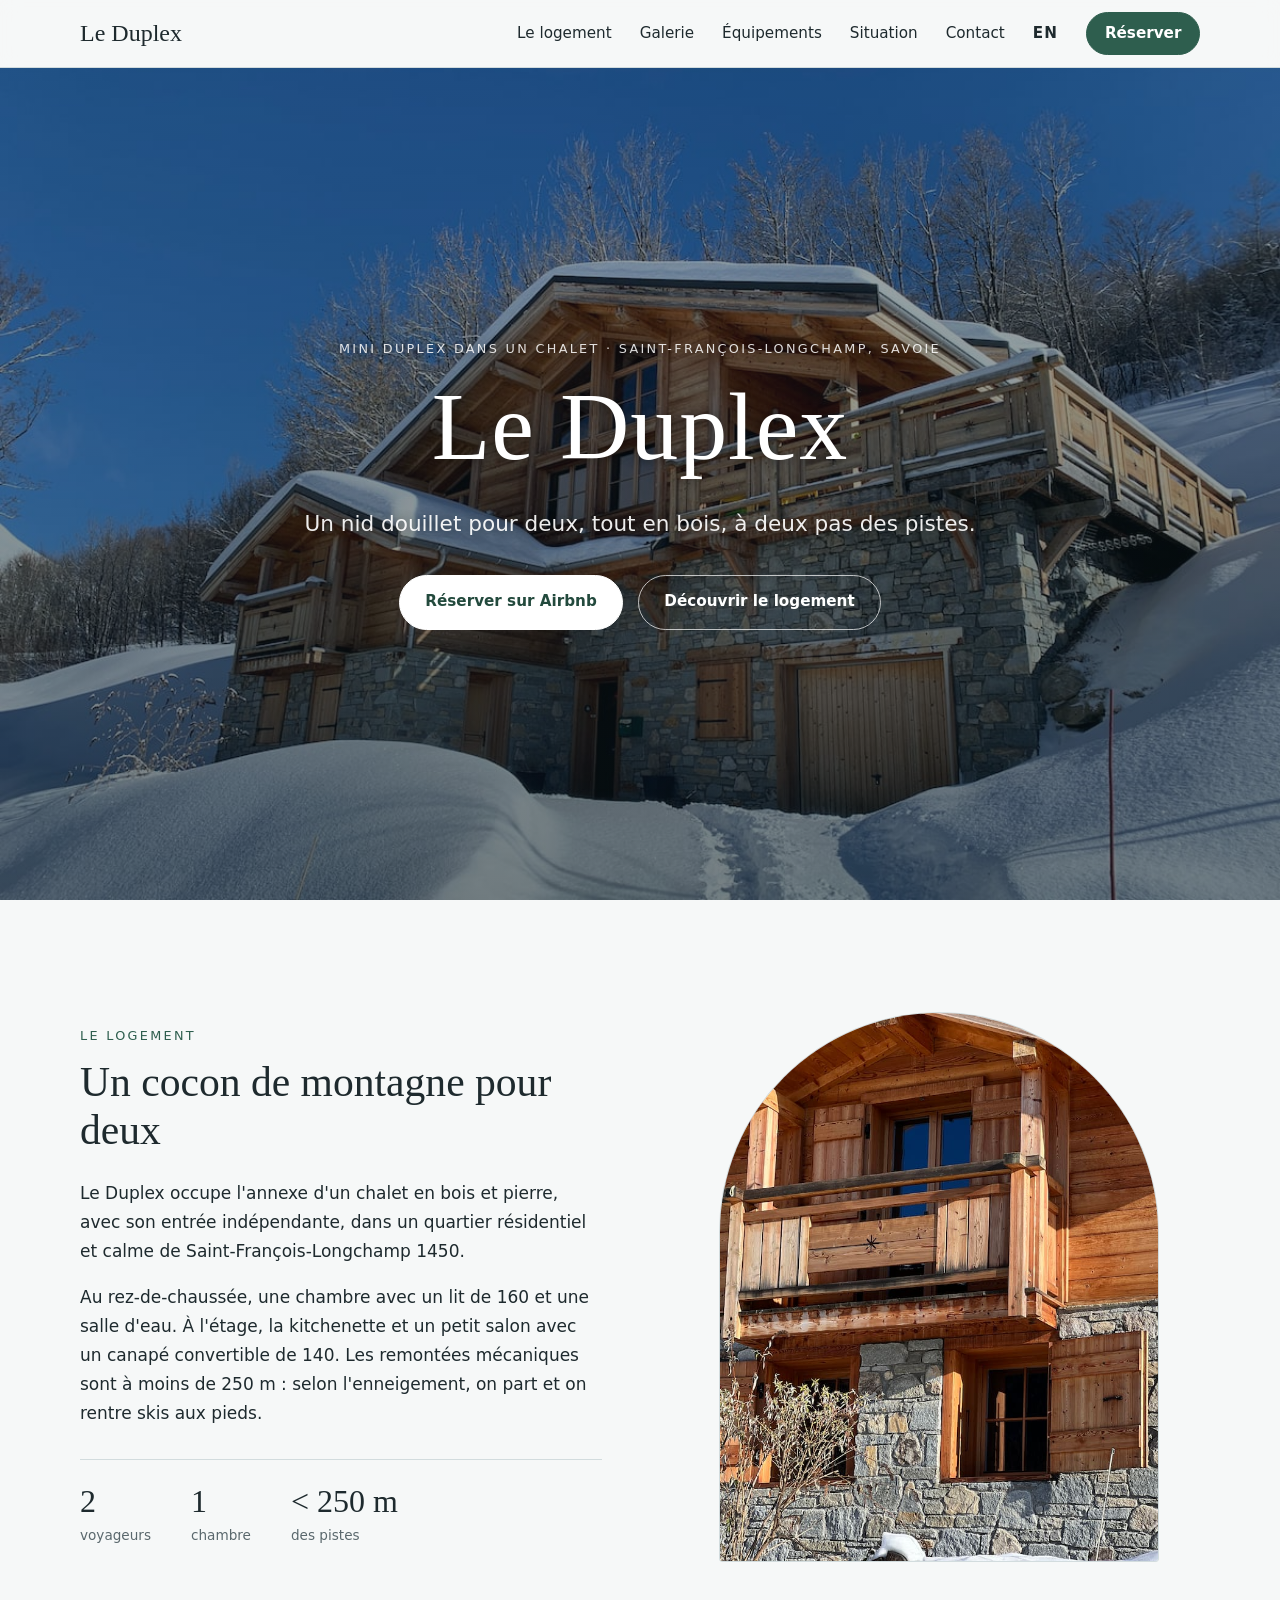
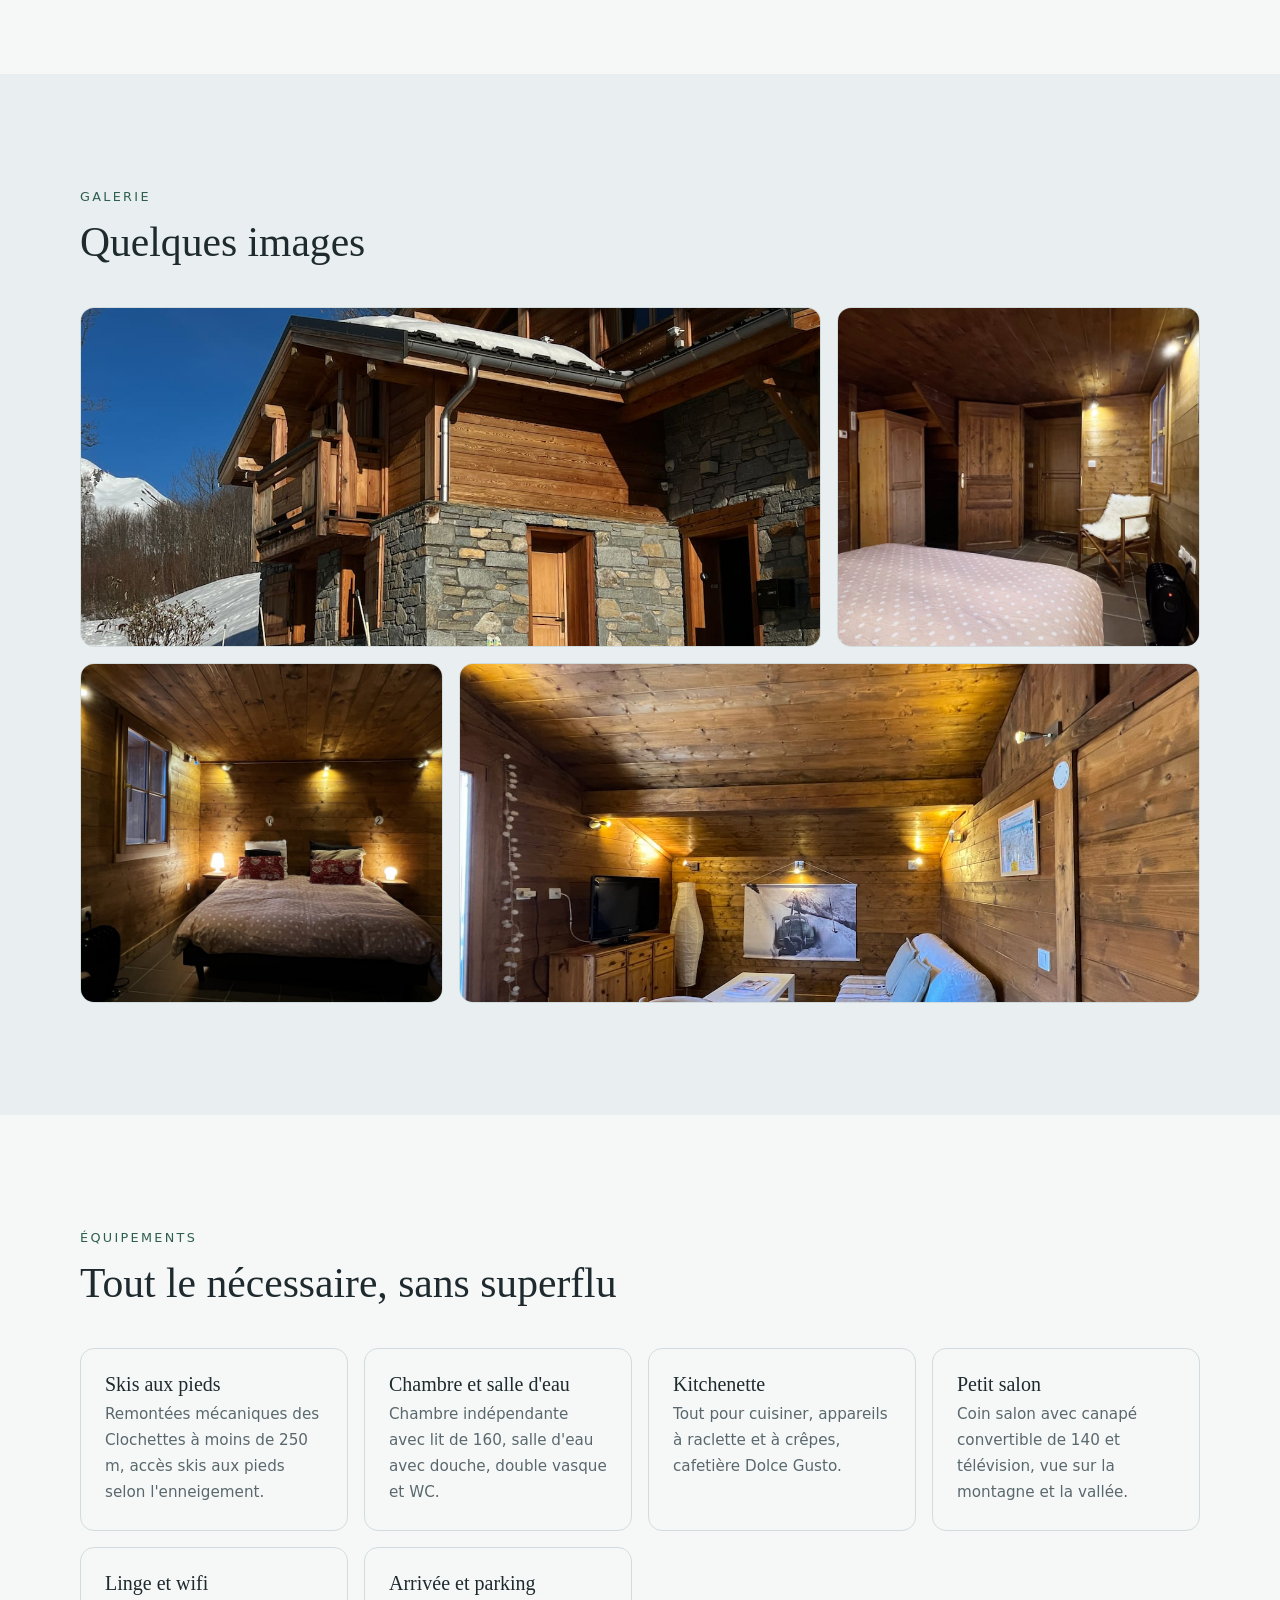
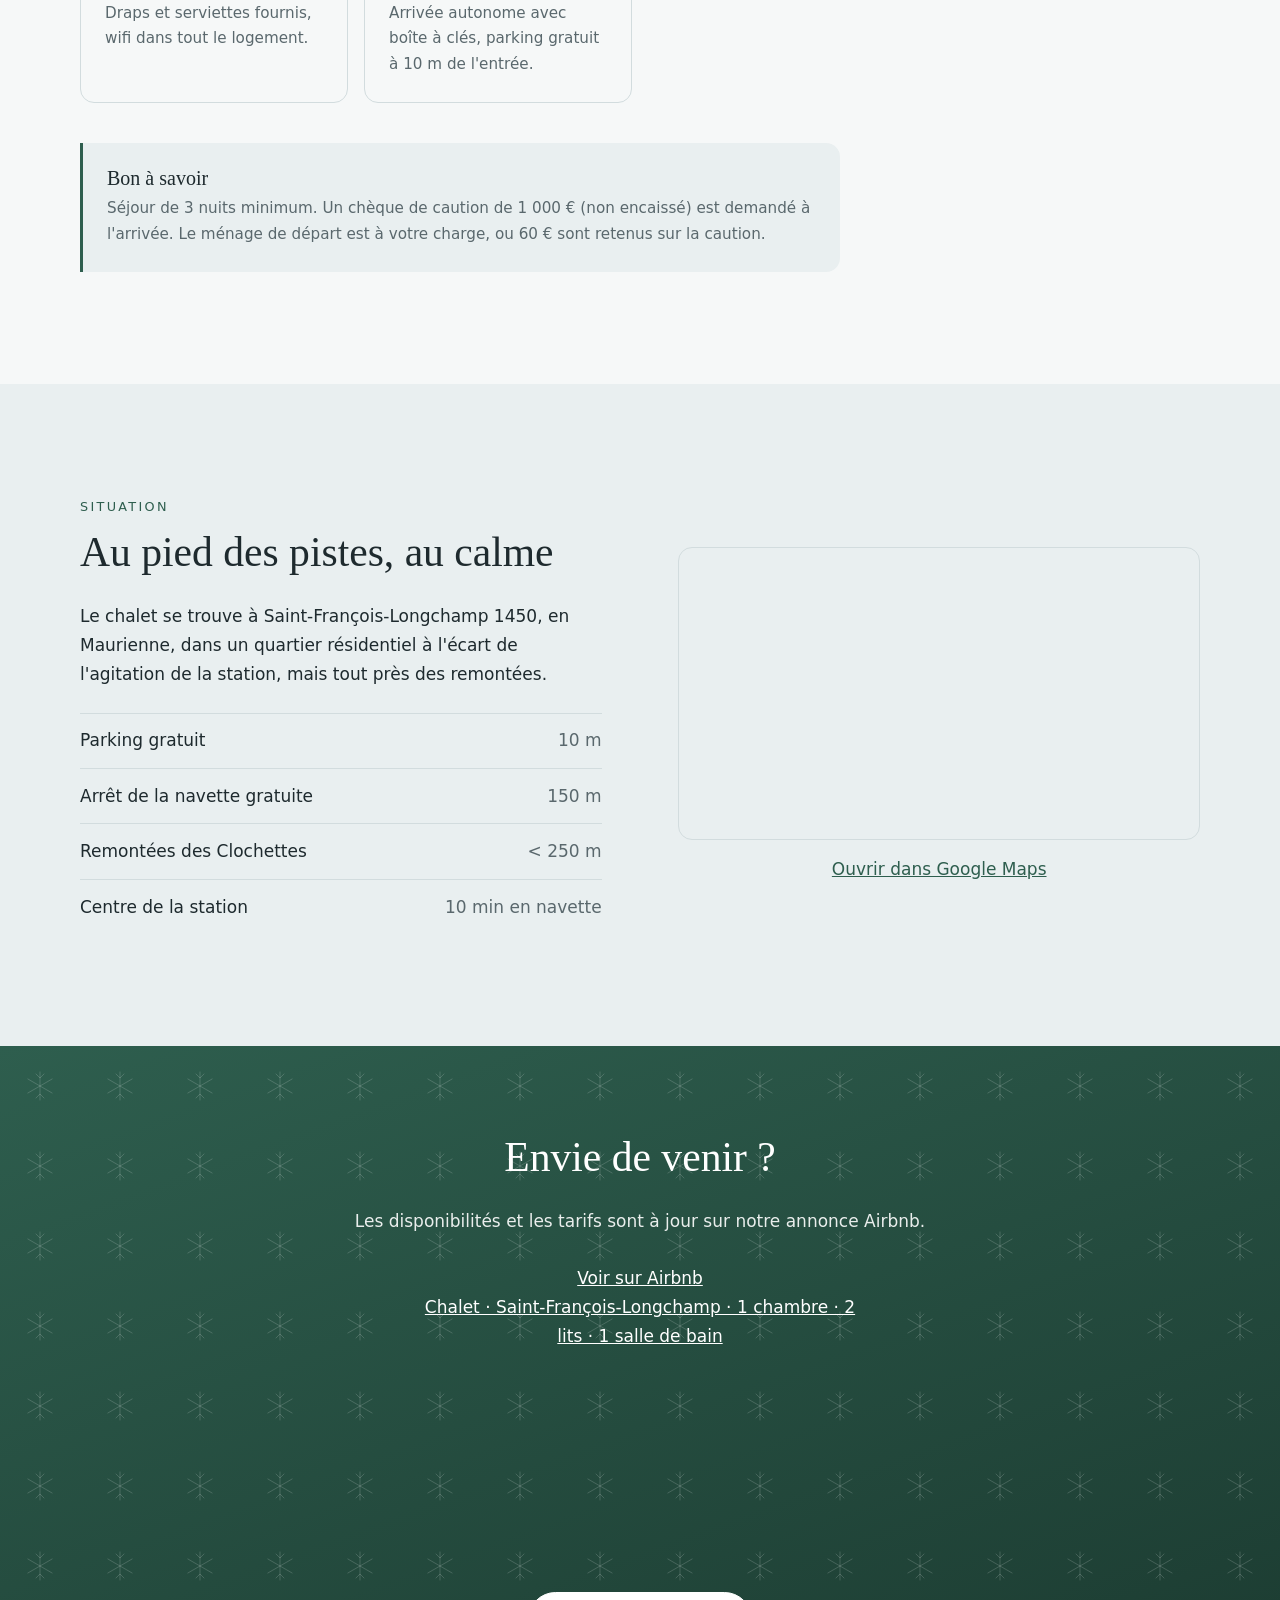
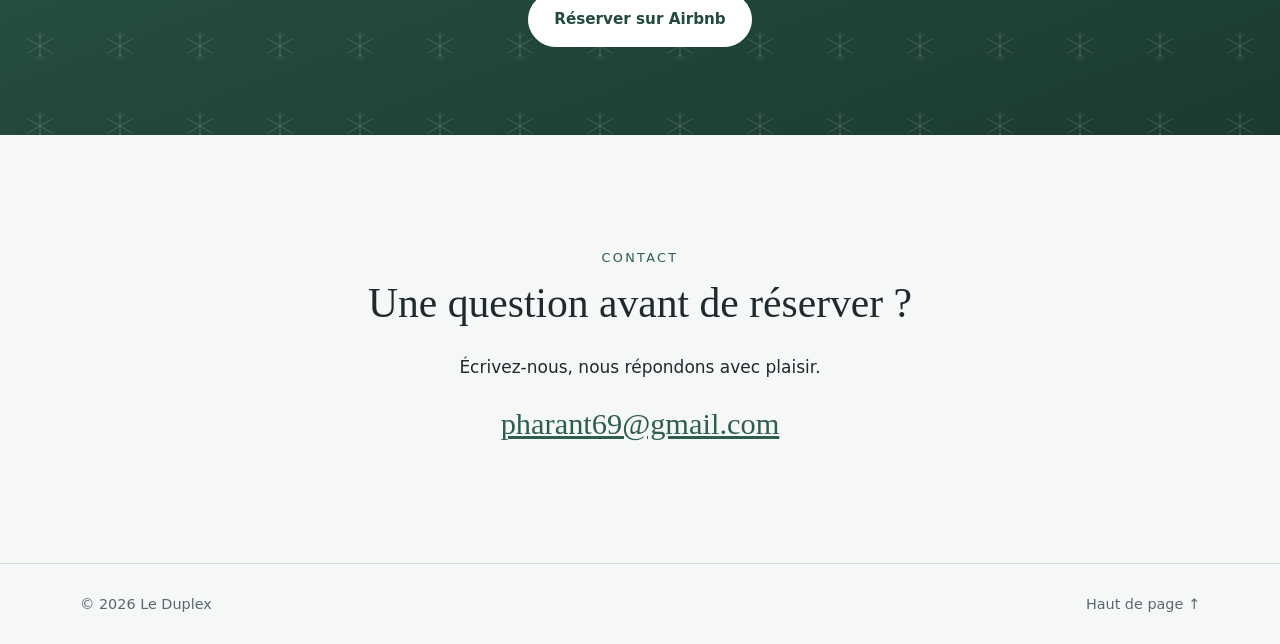
==== index.html @ a4e2efff "Create the Le Duplex site from the Dar Luce template One-page site (French and English) for the mini" ====
<!DOCTYPE html>
<html lang="fr">
<head>
  <meta charset="utf-8">
  <meta name="viewport" content="width=device-width, initial-scale=1">
  <title>Le Duplex — Mini duplex dans un chalet à Saint-François-Longchamp</title>
  <meta name="description" content="Un mini duplex pour deux dans un chalet en bois et pierre à Saint-François-Longchamp 1450, à moins de 250 m des pistes. Découvrez le logement, ses équipements et réservez votre séjour sur Airbnb.">
  <meta name="theme-color" content="#2e5e4e">
  <meta property="og:title" content="Le Duplex — Mini duplex dans un chalet à Saint-François-Longchamp">
  <meta property="og:description" content="Un nid douillet pour deux dans un chalet, à moins de 250 m des pistes de Saint-François-Longchamp. Réservation sur Airbnb.">
  <meta property="og:type" content="website">
  <!-- TODO : ajouter images/partage.jpg (1200×630) puis décommenter
  <meta property="og:image" content="images/partage.jpg"> -->
  <link rel="alternate" hreflang="fr" href="./">
  <link rel="alternate" hreflang="en" href="en/">
  <link rel="icon" href="images/favicon.svg" type="image/svg+xml">
  <link rel="stylesheet" href="css/style.css">
  <script>document.documentElement.classList.add('js');</script>
</head>
<body>
  <a class="skip-link" href="#logement">Aller au contenu</a>

  <header class="site-header">
    <div class="container header-inner">
      <a class="brand" href="#accueil">Le Duplex</a>
      <button class="nav-toggle" type="button" aria-expanded="false" aria-controls="menu" aria-label="Ouvrir le menu">
        <span></span><span></span><span></span>
      </button>
      <nav id="menu" class="nav" aria-label="Navigation principale">
        <a href="#logement">Le logement</a>
        <a href="#galerie">Galerie</a>
        <a href="#equipements">Équipements</a>
        <a href="#situation">Situation</a>
        <a href="#contact">Contact</a>
        <a class="lang" href="en/index.html" lang="en" hreflang="en" aria-label="English version">EN</a>
        <a class="btn btn-small" href="#reserver">Réserver</a>
      </nav>
    </div>
  </header>

  <main>
    <section id="accueil" class="hero">
      <div class="container hero-content">
        <p class="eyebrow">Mini duplex dans un chalet · Saint-François-Longchamp, Savoie</p>
        <h1>Le Duplex</h1>
        <p class="hero-lead">Un nid douillet pour deux, tout en bois, à deux pas des pistes.</p>
        <div class="hero-actions">
          <a class="btn" href="https://www.airbnb.fr/rooms/54011270" target="_blank" rel="noopener">Réserver sur Airbnb</a>
          <a class="btn btn-ghost" href="#logement">Découvrir le logement</a>
        </div>
      </div>
    </section>

    <section id="logement" class="section">
      <div class="container split">
        <div class="reveal">
          <p class="eyebrow">Le logement</p>
          <h2>Un cocon de montagne pour deux</h2>
          <p>Le Duplex occupe l'annexe d'un chalet en bois et pierre, avec son entrée indépendante, dans un quartier résidentiel et calme de Saint-François-Longchamp 1450.</p>
          <p>Au rez-de-chaussée, une chambre avec un lit de 160 et une salle d'eau. À l'étage, la kitchenette et un petit salon avec un canapé convertible de 140. Les remontées mécaniques sont à moins de 250 m : selon l'enneigement, on part et on rentre skis aux pieds.</p>
          <ul class="facts">
            <li><strong>2</strong><span>voyageurs</span></li>
            <li><strong>1</strong><span>chambre</span></li>
            <li><strong>&lt; 250 m</strong><span>des pistes</span></li>
          </ul>
        </div>
        <figure class="photo photo-arch reveal"><img src="images/photo3.jpg" alt="Balcon en bois et volets du chalet" width="1200" height="900"></figure>
      </div>
    </section>

    <section id="galerie" class="section section-alt">
      <div class="container">
        <div class="section-head reveal">
          <p class="eyebrow">Galerie</p>
          <h2>Quelques images</h2>
        </div>
        <div class="gallery">
          <figure class="photo wide reveal"><img src="images/photo2.jpg" alt="L'entrée du chalet dans la neige, skis posés contre le mur en pierre" width="1200" height="675" loading="lazy"></figure>
          <figure class="photo reveal"><img src="images/photo5.jpg" alt="La chambre : armoire en bois, fauteuil et fenêtres" width="1200" height="800" loading="lazy"></figure>
          <figure class="photo reveal"><img src="images/photo4.jpg" alt="La chambre et son lit de 160, éclairage tamisé" width="1200" height="800" loading="lazy"></figure>
          <figure class="photo wide reveal"><img src="images/photo6.jpg" alt="Le petit salon lambrissé avec son canapé convertible" width="1200" height="675" loading="lazy"></figure>
        </div>
      </div>
    </section>

    <section id="equipements" class="section">
      <div class="container">
        <div class="section-head reveal">
          <p class="eyebrow">Équipements</p>
          <h2>Tout le nécessaire, sans superflu</h2>
        </div>
        <ul class="features">
          <li class="reveal"><h3>Skis aux pieds</h3><p>Remontées mécaniques des Clochettes à moins de 250 m, accès skis aux pieds selon l'enneigement.</p></li>
          <li class="reveal"><h3>Chambre et salle d'eau</h3><p>Chambre indépendante avec lit de 160, salle d'eau avec douche, double vasque et WC.</p></li>
          <li class="reveal"><h3>Kitchenette</h3><p>Tout pour cuisiner, appareils à raclette et à crêpes, cafetière Dolce Gusto.</p></li>
          <li class="reveal"><h3>Petit salon</h3><p>Coin salon avec canapé convertible de 140 et télévision, vue sur la montagne et la vallée.</p></li>
          <li class="reveal"><h3>Linge et wifi</h3><p>Draps et serviettes fournis, wifi dans tout le logement.</p></li>
          <li class="reveal"><h3>Arrivée et parking</h3><p>Arrivée autonome avec boîte à clés, parking gratuit à 10 m de l'entrée.</p></li>
        </ul>
        <div class="notes reveal">
          <h3>Bon à savoir</h3>
          <p>Séjour de 3 nuits minimum. Un chèque de caution de 1 000 € (non encaissé) est demandé à l'arrivée. Le ménage de départ est à votre charge, ou 60 € sont retenus sur la caution.</p>
        </div>
      </div>
    </section>

    <section id="situation" class="section section-alt">
      <div class="container split">
        <div class="reveal">
          <p class="eyebrow">Situation</p>
          <h2>Au pied des pistes, au calme</h2>
          <p>Le chalet se trouve à Saint-François-Longchamp 1450, en Maurienne, dans un quartier résidentiel à l'écart de l'agitation de la station, mais tout près des remontées.</p>
          <ul class="distances">
            <li><span>Parking gratuit</span><span>10 m</span></li>
            <li><span>Arrêt de la navette gratuite</span><span>150 m</span></li>
            <li><span>Remontées des Clochettes</span><span>&lt; 250 m</span></li>
            <li><span>Centre de la station</span><span>10 min en navette</span></li>
          </ul>
        </div>
        <div class="map map-side reveal">
          <div class="map-frame">
            <iframe src="https://www.google.com/maps?q=Saint-Fran%C3%A7ois-Longchamp%201450&amp;z=13&amp;hl=fr&amp;output=embed" title="Carte : Saint-François-Longchamp" loading="lazy" referrerpolicy="no-referrer-when-downgrade" allowfullscreen></iframe>
          </div>
          <a href="https://www.google.com/maps/search/?api=1&amp;query=Saint-Fran%C3%A7ois-Longchamp%201450" target="_blank" rel="noopener">Ouvrir dans Google Maps</a>
        </div>
      </div>
    </section>

    <section id="disponibilites" class="section" data-availability data-remote="https://raw.githubusercontent.com/harantol/duplex_sfl/main/data/availability.json" data-src="data/availability.json" hidden>
      <div class="container center">
        <p class="eyebrow">Disponibilités</p>
        <h2>Quand venir ?</h2>
        <div class="cal">
          <div class="cal-nav">
            <button class="cal-prev" type="button" aria-label="Mois précédents">←</button>
            <button class="cal-next" type="button" aria-label="Mois suivants">→</button>
          </div>
          <div class="cal-months" aria-live="polite"></div>
          <p class="cal-legend"><span class="cal-key free"></span>Disponible <span class="cal-key booked"></span>Indisponible</p>
          <p class="cal-note">Calendrier indicatif, synchronisé plusieurs fois par jour avec notre calendrier de réservation.</p>
        </div>
      </div>
    </section>

    <section id="reserver" class="cta">
      <div class="container reveal">
        <h2>Envie de venir ?</h2>
        <p>Les disponibilités et les tarifs sont à jour sur notre annonce Airbnb.</p>
        <div class="airbnb-embed-frame" data-id="54011270" data-view="home" data-hide-price="true">
          <a href="https://www.airbnb.fr/rooms/54011270?source=embed_widget">Voir sur Airbnb</a>
          <a href="https://www.airbnb.fr/rooms/54011270?source=embed_widget" rel="nofollow">Chalet · Saint-François-Longchamp · 1 chambre · 2 lits · 1 salle de bain</a>
          <script async src="https://www.airbnb.fr/embeddable/airbnb_jssdk"></script>
        </div>
        <div class="cta-actions">
          <a class="btn btn-light" href="https://www.airbnb.fr/rooms/54011270" target="_blank" rel="noopener">Réserver sur Airbnb</a>
        </div>
      </div>
    </section>

    <section id="contact" class="section">
      <div class="container narrow center reveal">
        <p class="eyebrow">Contact</p>
        <h2>Une question avant de réserver ?</h2>
        <p>Écrivez-nous, nous répondons avec plaisir.</p>
        <!-- Adresse découpée pour échapper aux robots ; js/main.js en fait un lien -->
        <span class="contact-link" data-user="pharant69" data-domain="gmail.com">pharant69 [arobase] gmail.com</span>
      </div>
    </section>
  </main>

  <footer class="site-footer">
    <div class="container footer-inner">
      <span>© <span id="annee">2026</span> Le Duplex</span>
      <a href="#accueil">Haut de page ↑</a>
    </div>
  </footer>

  <script src="js/main.js" defer></script>
  <script src="js/calendar.js" defer></script>
</body>
</html>
---- css/style.css ----
/* ---------- Thème ---------- */
:root {
  --bg: #f6f8f8;
  --bg-alt: #e9eff0;
  --text: #1e2a2e;
  --muted: #5a686d;
  --line: #d2dcde;
  --accent: #2e5e4e;
  --accent-hover: #234a3d;
  --on-accent: #fff;
  --header-bg: rgba(246, 248, 248, 0.88);

  /* Photo d'accueil (`none` pour revenir au dégradé seul) */
  --hero-photo: url("../images/photo1.jpg");

  --serif: "Iowan Old Style", "Palatino Linotype", Palatino, "Book Antiqua", Georgia, serif;
  --sans: system-ui, -apple-system, "Segoe UI", Roboto, "Helvetica Neue", Arial, sans-serif;
  --radius: 14px;
  --header-h: 68px;

  /* Flocons de neige */
  --pattern: url("data:image/svg+xml,%3Csvg xmlns='http://www.w3.org/2000/svg' width='80' height='80' viewBox='0 0 80 80'%3E%3Cg fill='none' stroke='%23fff' stroke-opacity='.16' stroke-linecap='round'%3E%3Cpath d='M40 26v28M27.9 33l24.2 14M27.9 47l24.2-14M36 28l4 4 4-4M36 52l4-4 4 4'/%3E%3C/g%3E%3C/svg%3E");
}

@media (prefers-color-scheme: dark) {
  :root {
    --bg: #121a1c;
    --bg-alt: #1a2427;
    --text: #e6eef0;
    --muted: #9aabb0;
    --line: #2b3a3e;
    --accent: #6fb39a;
    --accent-hover: #88c6af;
    --on-accent: #121a1c;
    --header-bg: rgba(18, 26, 28, 0.88);
  }
}

/* ---------- Base ---------- */
*, *::before, *::after { box-sizing: border-box; }

html { scroll-behavior: smooth; scroll-padding-top: var(--header-h); }

body {
  margin: 0;
  background: var(--bg);
  color: var(--text);
  font-family: var(--sans);
  font-size: 1.0625rem;
  line-height: 1.7;
  -webkit-font-smoothing: antialiased;
}

h1, h2, h3 { font-family: var(--serif); font-weight: 500; line-height: 1.15; margin: 0 0 0.6em; }
h1 { font-size: clamp(3rem, 10vw, 6rem); letter-spacing: 0.01em; }
h2 { font-size: clamp(1.8rem, 4vw, 2.6rem); }
h3 { font-size: 1.25rem; margin-bottom: 0.3em; }
p { margin: 0 0 1em; }
a { color: var(--accent); }
img { display: block; max-width: 100%; }
ul { list-style: none; margin: 0; padding: 0; }
:focus-visible { outline: 2px solid var(--accent); outline-offset: 3px; }

.container { width: min(1120px, 100% - 2.5rem); margin-inline: auto; }
.narrow { max-width: 640px; }
.center { text-align: center; }

.eyebrow {
  font-size: 0.8rem;
  letter-spacing: 0.18em;
  text-transform: uppercase;
  color: var(--accent);
  margin-bottom: 0.9em;
}

.skip-link {
  position: absolute; left: 1rem; top: -4rem; z-index: 100;
  background: var(--accent); color: var(--on-accent);
  padding: 0.5rem 1rem; border-radius: 8px;
}
.skip-link:focus { top: 1rem; }

/* ---------- Boutons ---------- */
.btn {
  display: inline-block;
  padding: 0.85rem 1.6rem;
  border: 1px solid var(--accent);
  border-radius: 999px;
  background: var(--accent);
  color: var(--on-accent);
  font-weight: 600;
  font-size: 0.95rem;
  text-decoration: none;
  transition: background 0.2s, border-color 0.2s, color 0.2s;
}
.btn:hover { background: var(--accent-hover); border-color: var(--accent-hover); }
.btn-small { padding: 0.5rem 1.1rem; }
.btn-ghost { background: transparent; border-color: rgba(255, 255, 255, 0.7); color: #fff; }
.btn-ghost:hover { background: rgba(255, 255, 255, 0.15); border-color: #fff; }
.btn-light { background: #fff; border-color: #fff; color: #234a3d; }
.btn-light:hover { background: #e3efea; border-color: #e3efea; }

/* ---------- En-tête ---------- */
.site-header {
  position: sticky; top: 0; z-index: 50;
  height: var(--header-h);
  background: var(--header-bg);
  backdrop-filter: blur(10px);
  border-bottom: 1px solid var(--line);
}
.header-inner { height: 100%; display: flex; align-items: center; justify-content: space-between; }
.brand { font-family: var(--serif); font-size: 1.5rem; color: var(--text); text-decoration: none; }

.nav { display: flex; align-items: center; gap: 1.75rem; }
.nav a:not(.btn) { color: var(--text); text-decoration: none; font-size: 0.95rem; }
.nav a:not(.btn):hover { color: var(--accent); }
.nav .lang { font-weight: 600; letter-spacing: 0.08em; }

.nav-toggle {
  display: none;
  width: 44px; height: 44px; padding: 10px;
  background: none; border: 0; cursor: pointer;
  flex-direction: column; justify-content: space-between;
}
.nav-toggle span { display: block; height: 2px; background: var(--text); border-radius: 2px; transition: transform 0.2s, opacity 0.2s; }
.nav-toggle[aria-expanded="true"] span:nth-child(1) { transform: translateY(11px) rotate(45deg); }
.nav-toggle[aria-expanded="true"] span:nth-child(2) { opacity: 0; }
.nav-toggle[aria-expanded="true"] span:nth-child(3) { transform: translateY(-11px) rotate(-45deg); }

@media (max-width: 820px) {
  .js .nav-toggle { display: flex; }
  .js .nav {
    position: absolute; top: var(--header-h); left: 0; right: 0;
    flex-direction: column; align-items: stretch; gap: 0;
    padding: 0.5rem 1.25rem 1.25rem;
    background: var(--bg);
    border-bottom: 1px solid var(--line);
    display: none;
  }
  .js .nav.open { display: flex; }
  .js .nav a:not(.btn) { padding: 0.8rem 0; border-bottom: 1px solid var(--line); }
  .js .nav .btn { margin-top: 1rem; text-align: center; }
  /* Sans JavaScript : le menu reste visible et défile horizontalement */
  html:not(.js) .nav { overflow-x: auto; gap: 1.1rem; margin-left: 1rem; white-space: nowrap; }
}

/* ---------- Accueil ---------- */
.hero {
  min-height: min(calc(100svh - var(--header-h)), 860px);
  display: flex; align-items: center; justify-content: center;
  padding: 4rem 0;
  color: #fff;
  text-align: center;
  background:
    linear-gradient(rgba(10, 22, 28, 0.35), rgba(10, 22, 28, 0.55)),
    var(--hero-photo) center / cover no-repeat,
    linear-gradient(160deg, #4f7f9a 0%, #2e5e4e 55%, #1b3a30 100%);
}
.hero-content { max-width: 760px; text-shadow: 0 1px 12px rgba(0, 0, 0, 0.45); }
.hero .btn { text-shadow: none; }
.hero .eyebrow { color: rgba(255, 255, 255, 0.85); }
.hero h1 { margin-bottom: 0.25em; }
.hero-lead { font-size: clamp(1.1rem, 2.4vw, 1.35rem); color: rgba(255, 255, 255, 0.92); margin-bottom: 2rem; }
.hero-actions, .cta-actions { display: flex; flex-wrap: wrap; gap: 0.9rem; justify-content: center; }
.hero .btn:not(.btn-ghost) { background: #fff; border-color: #fff; color: #234a3d; }
.hero .btn:not(.btn-ghost):hover { background: #e3efea; border-color: #e3efea; }

/* ---------- Sections ---------- */
.section { padding: clamp(4rem, 9vw, 7rem) 0; }
.section-alt { background: var(--bg-alt); }
.section-head { max-width: 640px; margin-bottom: 2.5rem; }

.split { display: grid; grid-template-columns: 1fr 1fr; gap: clamp(2rem, 6vw, 5rem); align-items: center; }
@media (max-width: 820px) { .split { grid-template-columns: 1fr; } }

.facts { display: flex; gap: 2.5rem; margin-top: 2rem; padding-top: 1.5rem; border-top: 1px solid var(--line); }
.facts strong { display: block; font-family: var(--serif); font-size: 2rem; font-weight: 500; line-height: 1.1; }
.facts span { font-size: 0.85rem; color: var(--muted); }

/* ---------- Photos ---------- */
.photo {
  margin: 0;
  aspect-ratio: 4 / 3;
  border-radius: var(--radius);
  overflow: hidden;
  background: linear-gradient(135deg, var(--line), var(--bg-alt));
  border: 1px solid var(--line);
  display: grid; place-items: center;
}
.photo span { color: var(--muted); font-size: 0.85rem; letter-spacing: 0.08em; text-transform: uppercase; }
.photo img { width: 100%; height: 100%; object-fit: cover; }
.photo-arch { aspect-ratio: 4 / 5; border-radius: 999px 999px var(--radius) var(--radius); max-width: 440px; width: 100%; justify-self: center; }

.gallery { display: grid; grid-template-columns: repeat(3, 1fr); grid-auto-rows: 340px; gap: 1rem; }
.gallery .photo { aspect-ratio: auto; }
.gallery .wide { grid-column: span 2; }
.gallery .tall { grid-row: span 2; }
@media (max-width: 820px) {
  .gallery { grid-template-columns: 1fr; grid-auto-rows: auto; }
  .gallery .wide { grid-column: auto; }
  .gallery .tall { grid-row: auto; }
  .gallery .photo img { height: auto; }
}

.around { display: grid; grid-template-columns: repeat(4, 1fr); gap: 1rem; margin-top: clamp(2rem, 5vw, 3.5rem); }
@media (max-width: 820px) { .around { grid-template-columns: repeat(2, 1fr); } }

/* ---------- Vidéo ---------- */
.video { max-width: 960px; margin-top: clamp(3rem, 7vw, 5rem); text-align: center; }
.video-frame { aspect-ratio: 16 / 9; border-radius: var(--radius); overflow: hidden; background: #000; border: 1px solid var(--line); }
.video-frame iframe { display: block; width: 100%; height: 100%; border: 0; }

/* ---------- Carte ---------- */
.map { max-width: 760px; margin-top: clamp(2rem, 5vw, 3.5rem); text-align: center; }
.map-frame { aspect-ratio: 16 / 9; border-radius: var(--radius); overflow: hidden; border: 1px solid var(--line); margin-bottom: 0.9rem; }
.map-side { margin-top: 0; }
.map-frame iframe { display: block; width: 100%; height: 100%; border: 0; }

/* ---------- Équipements ---------- */
.features { display: grid; grid-template-columns: repeat(auto-fit, minmax(260px, 1fr)); gap: 1rem; }
.features li { padding: 1.5rem; border: 1px solid var(--line); border-radius: var(--radius); }
.features p { margin: 0; color: var(--muted); font-size: 0.95rem; }

/* ---------- Bon à savoir ---------- */
.notes { max-width: 760px; margin-top: 2.5rem; padding: 1.5rem; border-left: 3px solid var(--accent); background: var(--bg-alt); border-radius: 0 var(--radius) var(--radius) 0; }
.notes p { margin: 0; color: var(--muted); font-size: 0.95rem; }

/* ---------- Situation ---------- */
.distances { margin-top: 1.5rem; }
.distances li { display: flex; justify-content: space-between; gap: 1rem; padding: 0.8rem 0; border-top: 1px solid var(--line); }
.distances li span:last-child { color: var(--muted); white-space: nowrap; }

/* ---------- Disponibilités ---------- */
.cal { max-width: 720px; margin: 2rem auto 0; }
.cal-nav { display: flex; justify-content: space-between; margin-bottom: -44px; position: relative; z-index: 1; }
.cal-nav button {
  width: 44px; height: 44px;
  border: 1px solid var(--line); border-radius: 50%;
  background: var(--bg); color: var(--text);
  font-size: 1.1rem; cursor: pointer;
}
.cal-nav button:hover:not(:disabled) { border-color: var(--accent); color: var(--accent); }
.cal-nav button:disabled { opacity: 0.35; cursor: default; }
.cal-months { display: grid; grid-template-columns: 1fr 1fr; gap: 2.5rem; }
.cal-month h3 { font-size: 1.15rem; text-transform: capitalize; margin-bottom: 1rem; line-height: 44px; }
.cal-grid { display: grid; grid-template-columns: repeat(7, 1fr); gap: 4px; font-size: 0.9rem; }
.cal-weekday { color: var(--muted); font-size: 0.75rem; text-transform: uppercase; padding-bottom: 0.3rem; }
.cal-day { aspect-ratio: 1; display: grid; place-items: center; border-radius: 8px; }
.cal-day.free { background: var(--bg-alt); }
.cal-day.booked { color: var(--muted); text-decoration: line-through; opacity: 0.55; }
.cal-day.past { color: var(--muted); opacity: 0.35; }
.cal-legend { margin: 1.75rem 0 0.5rem; font-size: 0.9rem; color: var(--muted); }
.cal-key { display: inline-block; width: 0.9rem; height: 0.9rem; border-radius: 4px; vertical-align: -0.1rem; margin: 0 0.35rem 0 1rem; }
.cal-key.free { background: var(--bg-alt); border: 1px solid var(--line); margin-left: 0; }
.cal-key.booked { border: 1px dashed var(--muted); opacity: 0.6; }
.cal-note { font-size: 0.85rem; color: var(--muted); margin: 0; }
@media (max-width: 640px) {
  .cal-months { grid-template-columns: 1fr; }
  .cal-month + .cal-month { display: none; }
}

/* ---------- Appel à réserver ---------- */
.cta {
  padding: clamp(3.5rem, 8vw, 5.5rem) 0;
  text-align: center;
  color: #fff;
  background: var(--pattern), linear-gradient(160deg, #2e5e4e, #1b3a30);
}
.cta p { color: rgba(255, 255, 255, 0.9); margin-bottom: 1.75rem; }
.airbnb-embed-frame { width: min(450px, 100%); min-height: 300px; margin: 0 auto 1.75rem; }
.airbnb-embed-frame a { color: #fff; display: block; }
.airbnb-embed-frame iframe { border-radius: var(--radius); }

/* ---------- Contact et pied de page ---------- */
.contact-link { font-family: var(--serif); font-size: clamp(1.3rem, 4vw, 1.9rem); overflow-wrap: anywhere; }

.site-footer { border-top: 1px solid var(--line); padding: 1.75rem 0; font-size: 0.9rem; color: var(--muted); }
.footer-inner { display: flex; justify-content: space-between; gap: 1rem; flex-wrap: wrap; }
.site-footer a { color: var(--muted); text-decoration: none; }
.site-footer a:hover { color: var(--accent); }

/* ---------- Apparition au défilement ---------- */
.js .reveal { opacity: 0; transform: translateY(18px); transition: opacity 0.7s ease, transform 0.7s ease; }
.js .reveal.visible { opacity: 1; transform: none; }

@media (prefers-reduced-motion: reduce) {
  html { scroll-behavior: auto; }
  .js .reveal { opacity: 1; transform: none; transition: none; }
}
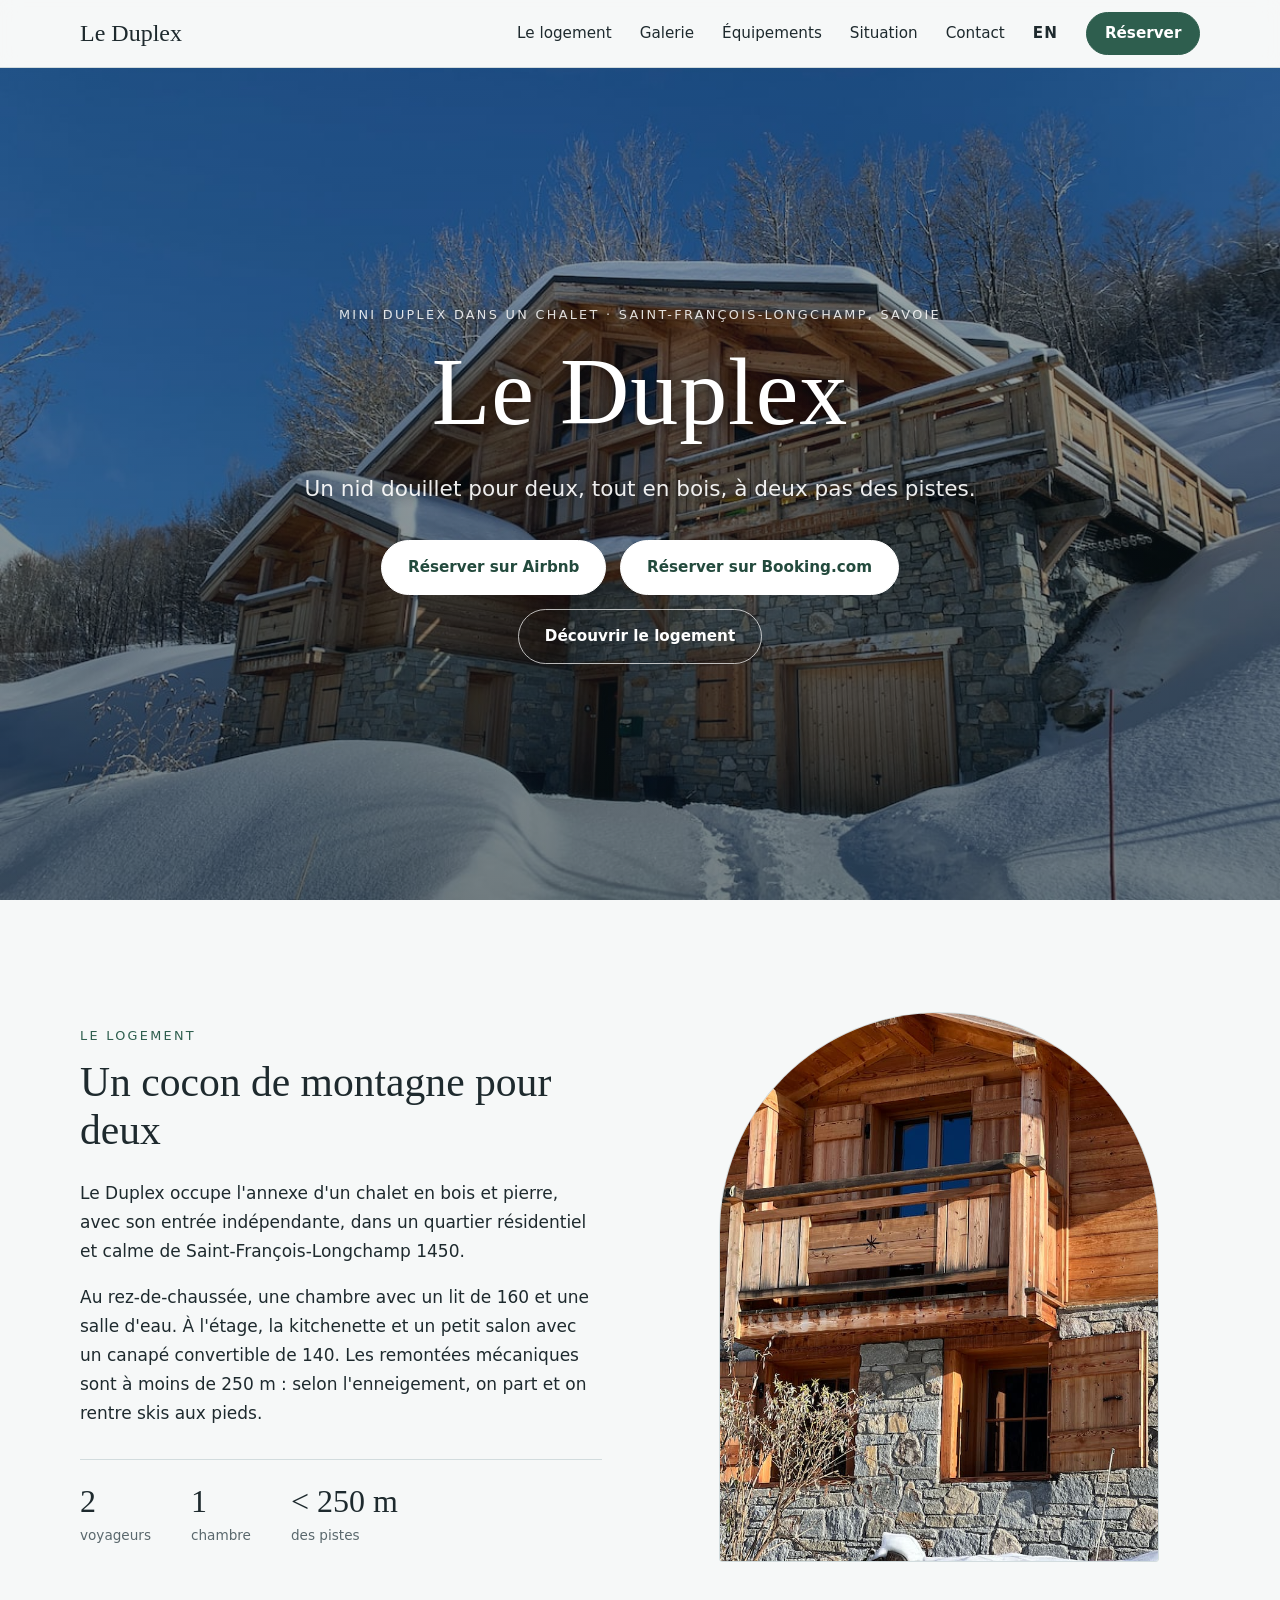
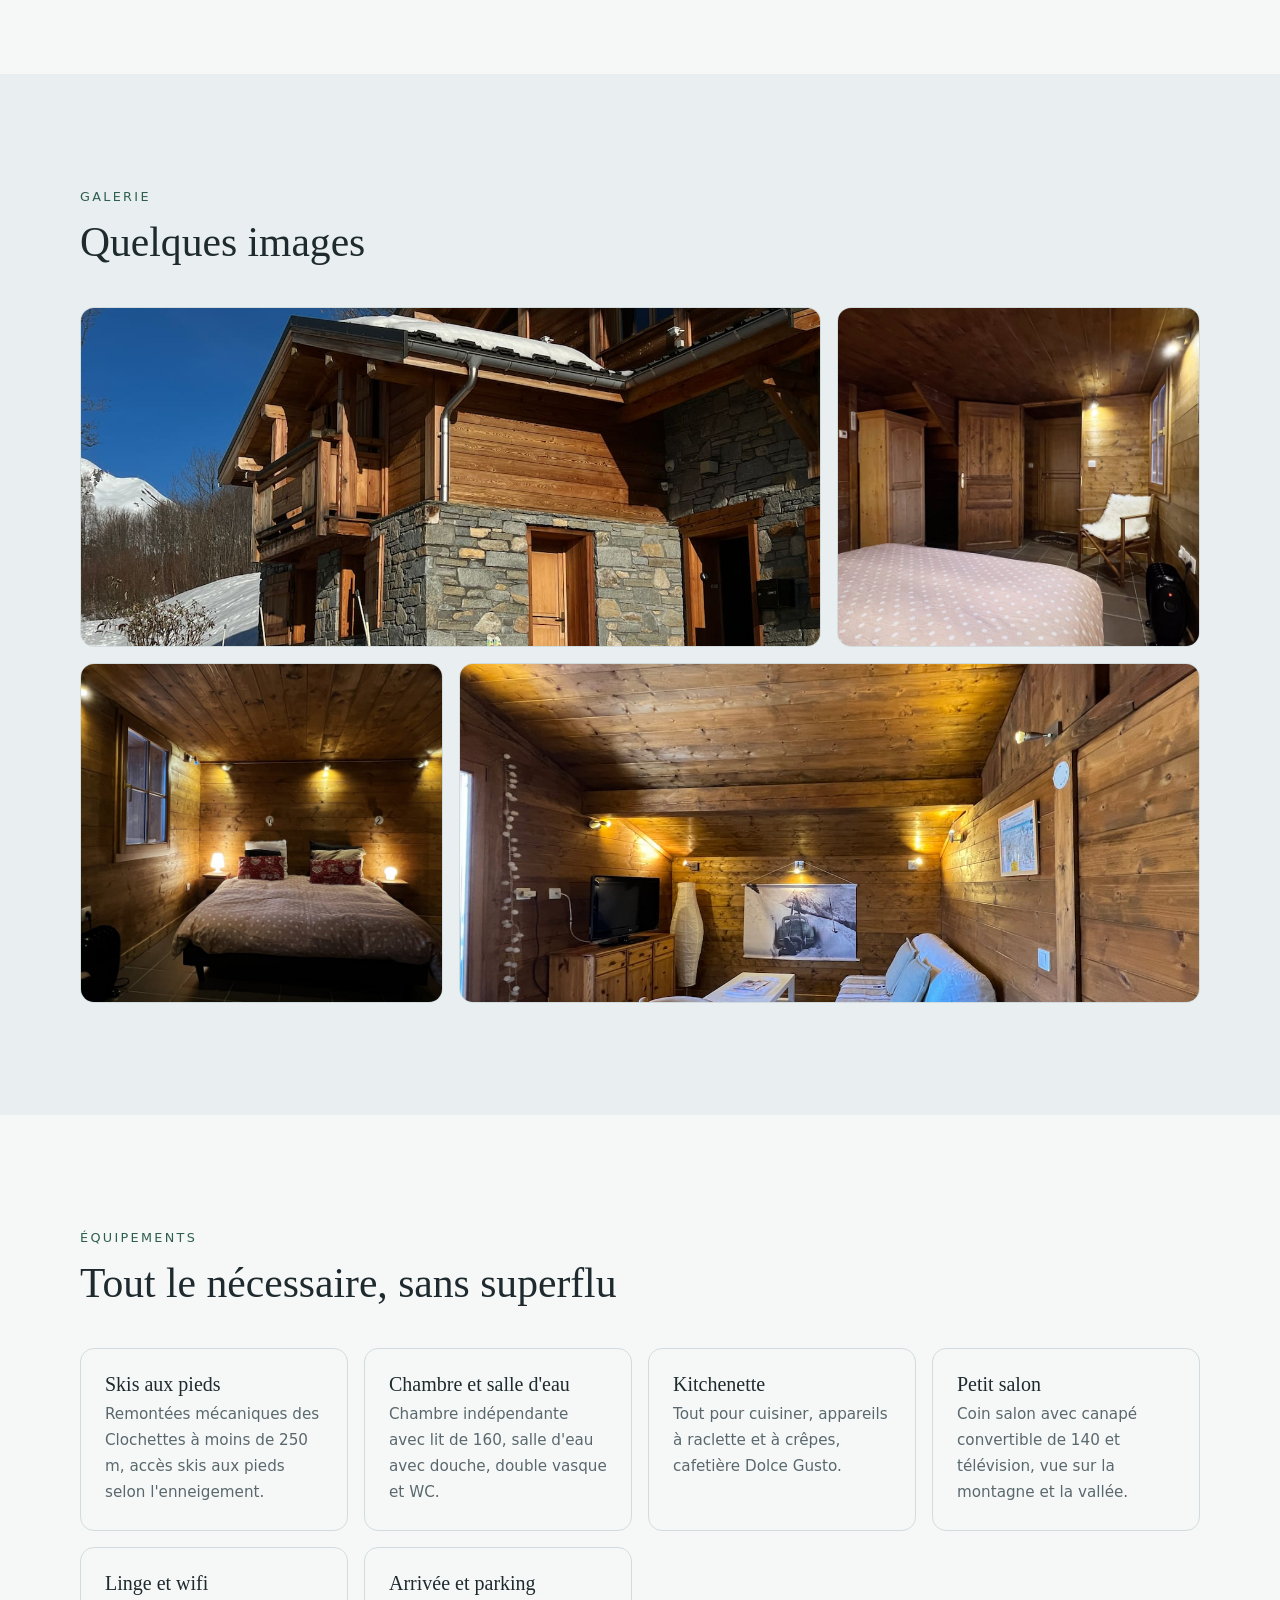
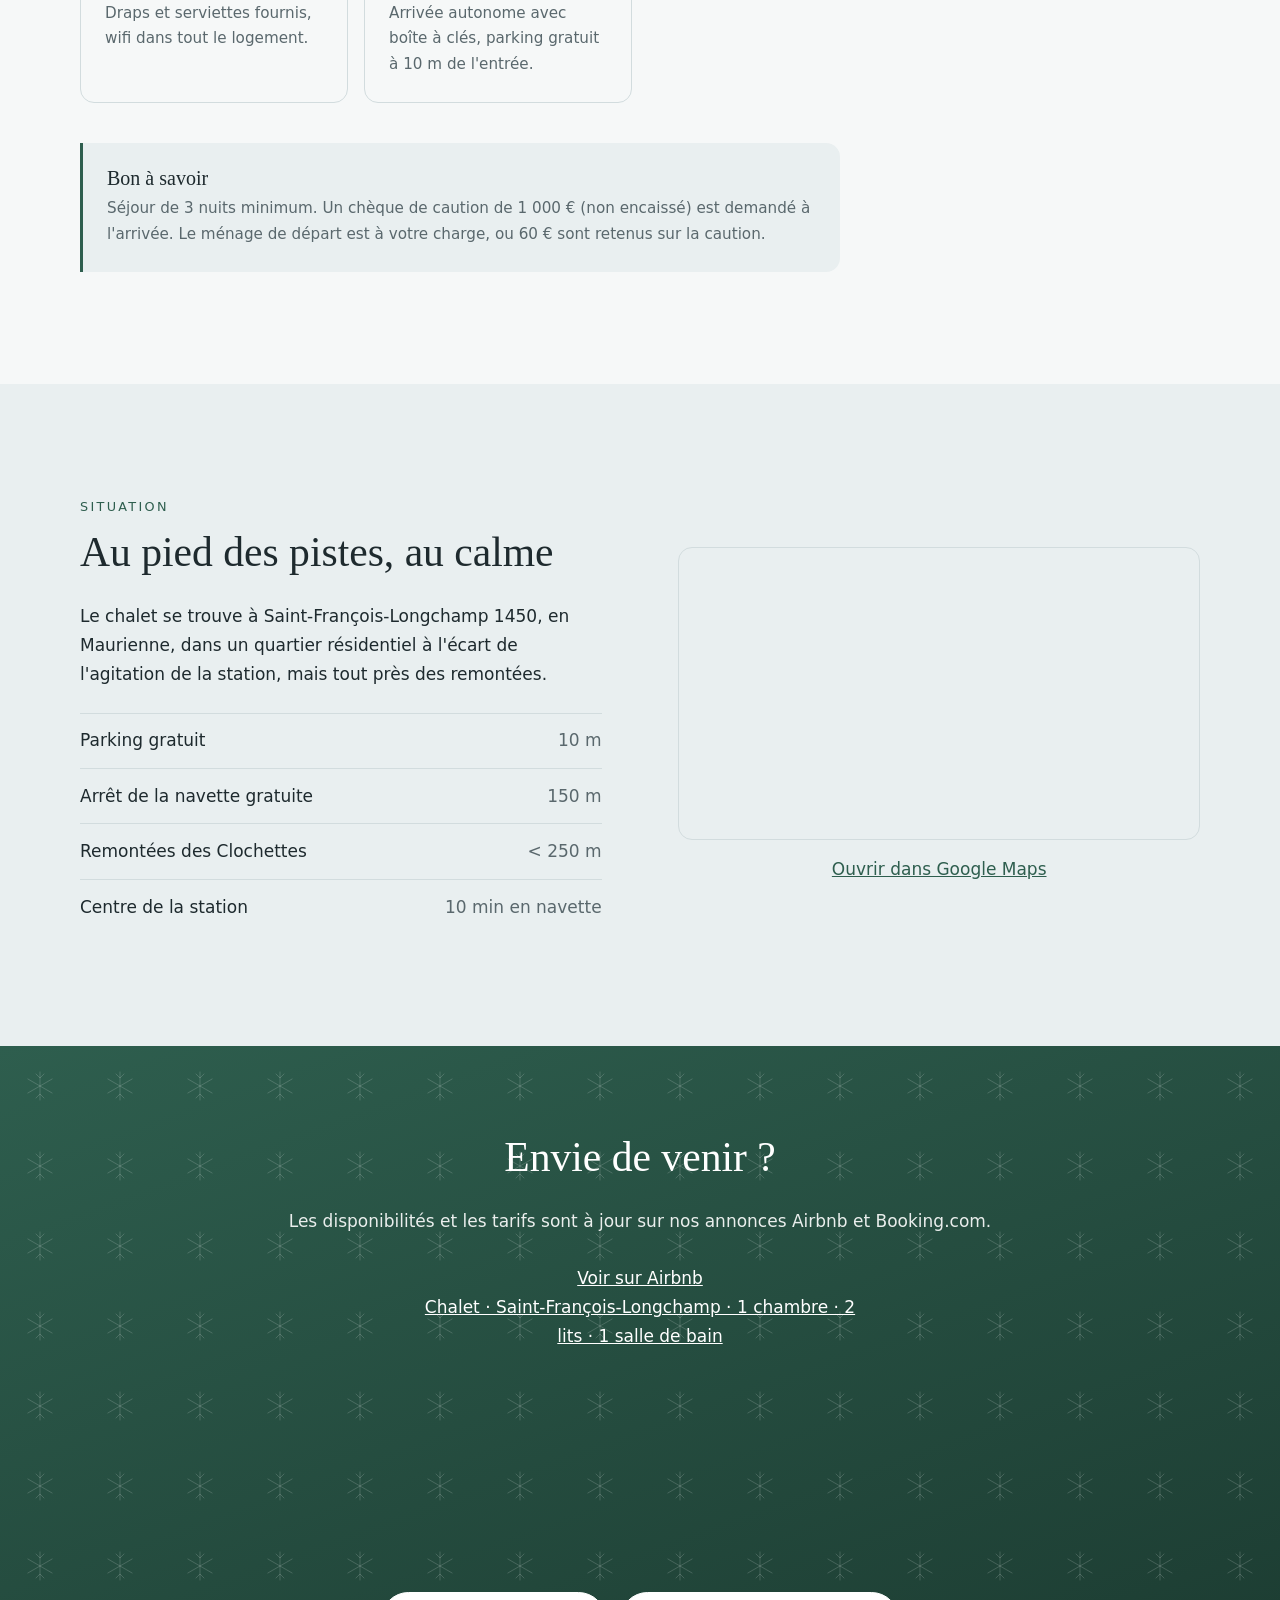
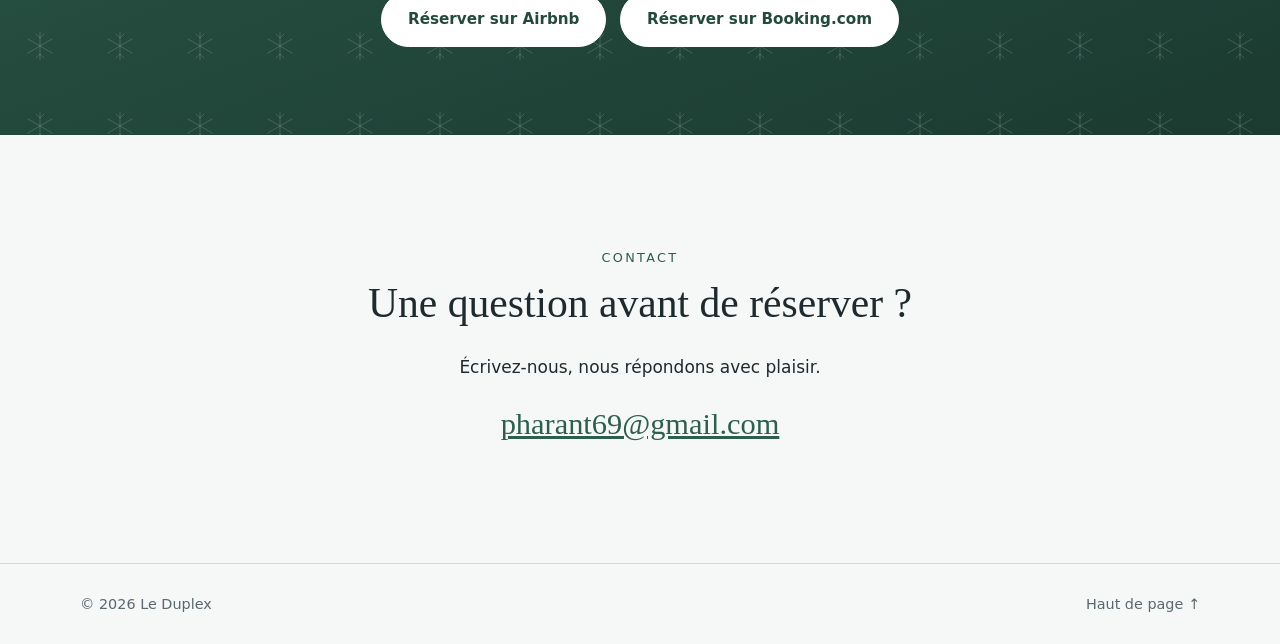
==== commit b6c51d01: "Add the Booking.com listing to the chalet site Booking buttons next to the Airbnb ones (hero and boo" ====
--- a/index.html
+++ b/index.html
@@ -4,10 +4,10 @@
   <meta charset="utf-8">
   <meta name="viewport" content="width=device-width, initial-scale=1">
   <title>Le Duplex — Mini duplex dans un chalet à Saint-François-Longchamp</title>
-  <meta name="description" content="Un mini duplex pour deux dans un chalet en bois et pierre à Saint-François-Longchamp 1450, à moins de 250 m des pistes. Découvrez le logement, ses équipements et réservez votre séjour sur Airbnb.">
+  <meta name="description" content="Un mini duplex pour deux dans un chalet en bois et pierre à Saint-François-Longchamp 1450, à moins de 250 m des pistes. Découvrez le logement, ses équipements et réservez votre séjour sur Airbnb ou Booking.com.">
   <meta name="theme-color" content="#2e5e4e">
   <meta property="og:title" content="Le Duplex — Mini duplex dans un chalet à Saint-François-Longchamp">
-  <meta property="og:description" content="Un nid douillet pour deux dans un chalet, à moins de 250 m des pistes de Saint-François-Longchamp. Réservation sur Airbnb.">
+  <meta property="og:description" content="Un nid douillet pour deux dans un chalet, à moins de 250 m des pistes de Saint-François-Longchamp. Réservation sur Airbnb ou Booking.com.">
   <meta property="og:type" content="website">
   <!-- TODO : ajouter images/partage.jpg (1200×630) puis décommenter
   <meta property="og:image" content="images/partage.jpg"> -->
@@ -46,6 +46,7 @@
         <p class="hero-lead">Un nid douillet pour deux, tout en bois, à deux pas des pistes.</p>
         <div class="hero-actions">
           <a class="btn" href="https://www.airbnb.fr/rooms/54011270" target="_blank" rel="noopener">Réserver sur Airbnb</a>
+          <a class="btn" href="https://www.booking.com/hotel/fr/mini-duplex-dans-chalet.fr.html" target="_blank" rel="noopener">Réserver sur Booking.com</a>
           <a class="btn btn-ghost" href="#logement">Découvrir le logement</a>
         </div>
       </div>
@@ -137,7 +138,7 @@
           </div>
           <div class="cal-months" aria-live="polite"></div>
           <p class="cal-legend"><span class="cal-key free"></span>Disponible <span class="cal-key booked"></span>Indisponible</p>
-          <p class="cal-note">Calendrier indicatif, synchronisé plusieurs fois par jour avec notre calendrier de réservation.</p>
+          <p class="cal-note">Calendrier indicatif, synchronisé plusieurs fois par jour avec nos calendriers de réservation.</p>
         </div>
       </div>
     </section>
@@ -145,7 +146,7 @@
     <section id="reserver" class="cta">
       <div class="container reveal">
         <h2>Envie de venir ?</h2>
-        <p>Les disponibilités et les tarifs sont à jour sur notre annonce Airbnb.</p>
+        <p>Les disponibilités et les tarifs sont à jour sur nos annonces Airbnb et Booking.com.</p>
         <div class="airbnb-embed-frame" data-id="54011270" data-view="home" data-hide-price="true">
           <a href="https://www.airbnb.fr/rooms/54011270?source=embed_widget">Voir sur Airbnb</a>
           <a href="https://www.airbnb.fr/rooms/54011270?source=embed_widget" rel="nofollow">Chalet · Saint-François-Longchamp · 1 chambre · 2 lits · 1 salle de bain</a>
@@ -153,6 +154,7 @@
         </div>
         <div class="cta-actions">
           <a class="btn btn-light" href="https://www.airbnb.fr/rooms/54011270" target="_blank" rel="noopener">Réserver sur Airbnb</a>
+          <a class="btn btn-light" href="https://www.booking.com/hotel/fr/mini-duplex-dans-chalet.fr.html" target="_blank" rel="noopener">Réserver sur Booking.com</a>
         </div>
       </div>
     </section>
